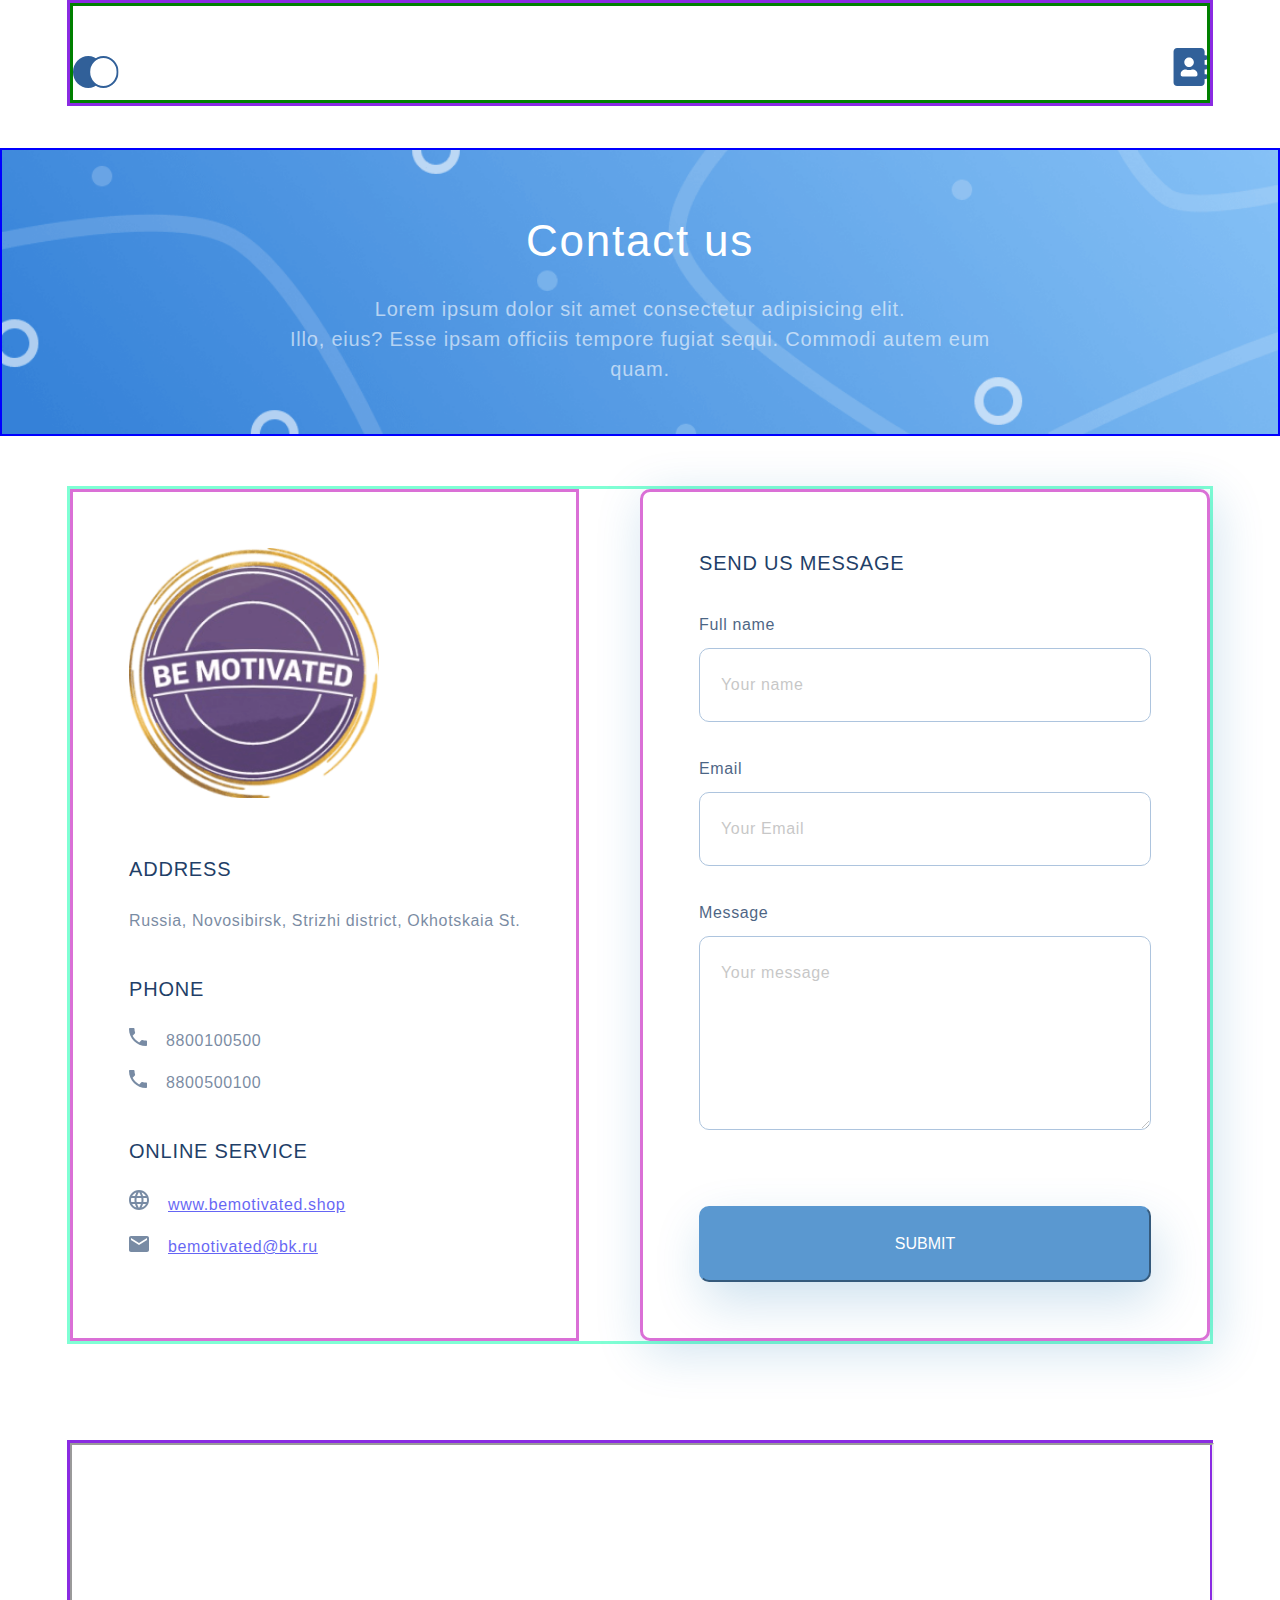
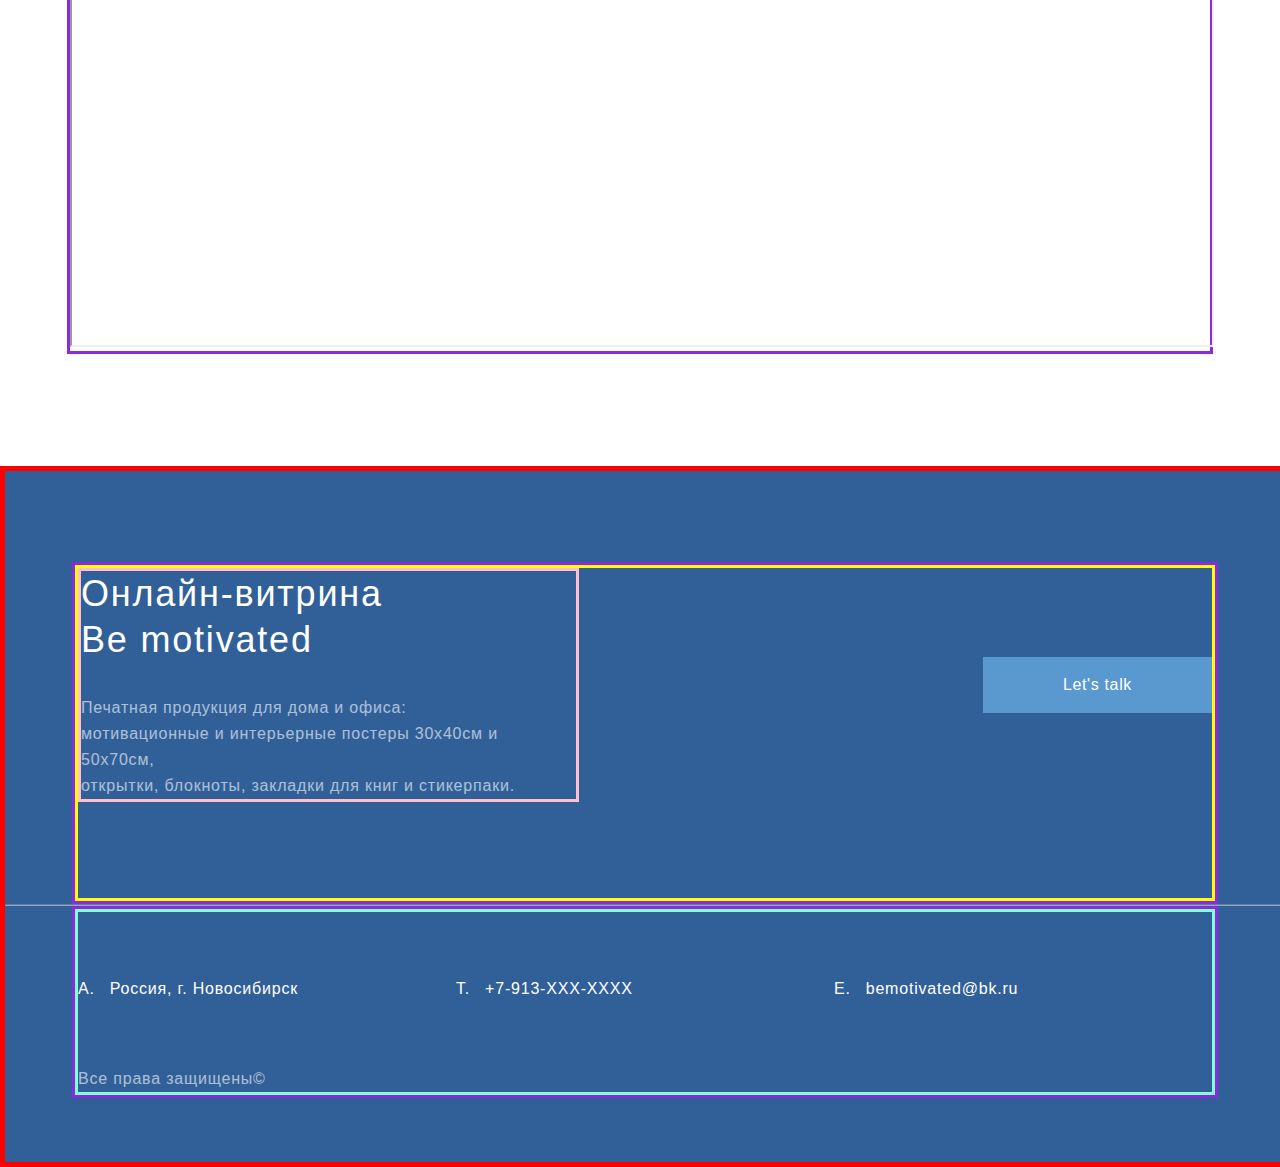
==== contacts.html @ 521d8b22 "add all files" ====
<!DOCTYPE html>
<html lang="en">

<head>
    <meta charset="UTF-8">
    <meta http-equiv="X-UA-Compatible" content="IE=edge">
    <meta name="viewport" content="width=device-width, initial-scale=1.0">
    <link rel="stylesheet" href="styles.css">
    <title>Contacts</title>
</head>

<body>
    <div class="container">
        <ul class="menu">
            <li><a href="index.html"><img src="img/logo.svg" alt="main"></a></li>
            <li><a href="contacts.html"><img src="img/vec.svg" alt="contacts"></a></li>
        </ul>
    </div>
    <div class="contact_us">
        <h2 class="contact_us_heading center">Contact us</h2>
        <p class="text_cont center">Lorem ipsum dolor sit amet consectetur adipisicing elit. <br>
            Illo, eius? Esse ipsam officiis tempore fugiat sequi.
            Commodi autem eum quam.</p>
    </div>

    <div class="container contacts" action="#">
        <div class="continfo">
            <img class="logo" src="img/Logo.png" alt="Logo" width="250px">
            <h4 class="contacts_headings color">ADDRESS</ADDRESS>
            </h4>
            <p class="contform_par color">Russia, Novosibirsk, Strizhi district, Okhotskaia St.</p>

            <h4 class="contacts_headings color">PHONE</h4>
            <ul class="contform_par phone">
                <li>8800100500</li>
                <li>8800500100</li>
            </ul>

            <h4 class="contacts_headings color">ONLINE SERVICE</h4>
            <ul class="contform_par onl_srv">
                <li><a href="https://bemotivated.shop" target="_blank">www.bemotivated.shop</a>
                </li>
                <li><a href="mailto:bemotivated@bk.ru">bemotivated@bk.ru</a></li>

            </ul>
        </div>

        <div class="contform">
            <h4 class="contacts_headings color smsg_mob">SEND US MESSAGE</h4>
            <form class="form" action="#">
                <p class="contform_items color">Full name</p>
                <input class="vvod color" type="text" placeholder="Your name" size="30">
                <p class="contform_items color">Email</p>
                <input class="vvod color" type="email" placeholder="Your Email" size="30">
                <p class="contform_items color">Message</p>
                <textarea class="vvod color" rows="5" cols="30" placeholder="Your message"></textarea>
                <button class="butt" type="submit">Submit</button>
            </form>

        </div>
    </div>

    <div class="map">
        <iframe
            src="https://yandex.ru/map-widget/v1/?um=constructor%3Af87dc07f43f21b016a042941bcada481e44e51343c9f1b75e571b8847d0500b0&amp;source=constructor"
            width="100%" height="500px" frameborder="1">
        </iframe>
    </div>


    <div class="footer">
        <div class="container">
            <div class="footer_top">
                <div class="bemotivated">
                    <h3 class="allh3 footer_header">Онлайн-витрина<br> Be motivated</h3>
                    <p class="text_op text_white">Печатная продукция для дома и офиса:<br>
                        мотивационные и интерьерные постеры 30х40см и 50х70см,<br>
                        открытки, блокноты, закладки для книг и стикерпаки.</p>
                </div>
                <a class="text footer_butt" href="#">Let's talk</a>
            </div>
        </div>

        <hr>

        <div class="container">
            <div class="footer_bottom">
                <ol class="text_white spisokfoot">
                    <li class="text lifooter">Россия, г. Новосибирск</li>
                    <li class="text lifooter">+7-913-XXX-XXXX</li>
                    <li class="text lifooter">bemotivated@bk.ru</li>
                </ol>
                <div class="rights">
                    <p class="text_op text_white">Все права защищены&copy;</p>
                </div>
            </div>
        </div>
    </div>


</body>

</html>
---- styles.css ----
/*Общие свойства для разных элементов*/
* {
    margin: 0;
    padding: 0;
    font-family: 'Roboto', sans-serif;
    font-style: normal;
}

.container {
    max-width: 1140px;
    margin: 0 auto;
    border: 3px solid #8A2BE2;
}

div.map {
    max-width: 1140px;
    margin: 0 auto;
    border: 3px solid #8A2BE2;
}


.color {
    color: #1F3F68;
}

.center {
    text-align: center;
}

hr {
    opacity: 0.5;
}

/*Списки*/
.menu {
    padding-top: 42px;
    border: 3px solid green;
    list-style-type: none;
    display: flex;
    justify-content: space-between;
}

.spisokfoot {
    display: flex;
    flex-direction: row;
    justify-content: space-between;
    margin-top: 64px;
}

.lifooter:first-child::before {
    content: 'A.';
    display: block;
    margin-right: 15px;
}

.lifooter:nth-child(2)::before {
    content: 'T.';
    display: block;
    margin-right: 15px;
}

.lifooter:last-child::before {
    content: 'E.';
    display: block;
    margin-right: 15px;
}

.lifooter {
    flex-grow: 1;
    list-style-type: none;
    display: flex;
    flex-basis: 33.33%;
    margin-right: 32px;
}

.phone {
    list-style-type: none;
    margin-bottom: 0;
    padding-bottom: 0;
}

.onl_srv {
    list-style-type: none;
    margin-bottom: 0;
    padding-bottom: 0;
}

.phone li:before {
    content: url(img/phone.svg);
    display: inline-block;
    margin-right: 19px;
}

.phone li:first-child {
    margin-bottom: 16px;
}

.onl_srv li:first-child {
    margin-bottom: 16px;
}

.onl_srv li:first-child:before {
    content: url(img/www.svg);
    display: inline-block;
    margin-right: 19px;
}

.onl_srv li:last-child:before {
    content: url(img/mail.svg);
    display: inline-block;
    margin-right: 19px;
}

.contform_par:last-child {
    padding-bottom: 0px;
}

/*Параграфы и тексты*/
.text_op {
    font-weight: 400;
    font-size: 16px;
    line-height: 26px;
    letter-spacing: 0.05em;
    opacity: 0.6;
}

.text {
    font-weight: 400;
    font-size: 16px;
    line-height: 26px;
    letter-spacing: 0.05em;
}

.text_cont {
    font-size: 20px;
    line-height: 30px;
    letter-spacing: 0.04em;
    color: rgba(255, 255, 255, 0.6);
    width: 60%;
}

.mainpar {
    max-width: 425px;
    border: 1px solid blue;
}

.text_white {
    color: #FFFFFF;
}

.par_products {
    color: #222222;
    width: 75%;
    margin: 32px auto 64px;
    opacity: 1;
}

.products_text_1 {
    font-weight: 400;
    font-size: 32px;
    line-height: 46px;
    text-align: right;
    letter-spacing: 0.05em;
    color: #FFFFFF;
    position: absolute;
    top: 64px;
    right: 64px;
}

.pr_text_2-3 {
    font-size: 28px;
    line-height: 46px;
    top: 32px;
    left: 32px;
    text-align: left;
}

.contform_par {
    font-weight: 300;
    font-size: 16px;
    line-height: 26px;
    letter-spacing: 0.04em;
    color: #1F3F68;
    opacity: 0.6;
    padding-bottom: 40px;
}


/*Заголовки*/
.top_heading {
    max-width: 504px;
    font-weight: 300;
    font-size: 64px;
    line-height: 74px;
    letter-spacing: 0.04em;
    margin-bottom: 32px;
}

.contact_us_heading {
    font-weight: 500;
    font-size: 44px;
    line-height: 74px;
    letter-spacing: 0.04em;
    color: #FFFFFF;
    margin-bottom: 16px;
    margin-top: 54px;
}

.allh3 {
    font-size: 36px;
    font-weight: 300;
    line-height: 46px;
    letter-spacing: 0.05em;
    color: #000000;
}

.contacts_headings {
    font-weight: 500;
    font-size: 20px;
    line-height: 30px;
    letter-spacing: 0.04em;
    margin-bottom: 24px;
}


.contform_items {
    font-weight: 400;
    font-size: 16px;
    line-height: 30px;
    letter-spacing: 0.04em;
    opacity: 0.8;
    margin-bottom: 8px;
    margin-top: 32px;
}

.allh4 {
    font-weight: 400;
    font-size: 20px;
    line-height: 30px;
    letter-spacing: 0.05em;
}

.shopzag {
    margin-bottom: 14px;
}

.footer_header {
    width: 340px;
    font-weight: 400;
    font-size: 36px;
    line-height: 46px;
    letter-spacing: 0.05em;
    color: #FFFFFF;
    margin-bottom: 32px;
}

/*Footer*/
div.footer {
    border: 5px solid red;
    background: #316099;
    margin-top: 112px;
    padding-top: 91px;
    padding-bottom: 64px;
    width: 100%;
}

div.footer_top {
    border: 3px solid Yellow;
    padding-bottom: 96px;
    display: flex;
    flex-wrap: wrap;
    justify-content: space-between;
    align-items: center;
}

div.bemotivated {
    width: 495px;
    border: 3px solid pink;
}

div.footer_bottom {
    border: 3px solid Aquamarine;
}

div.rights {
    margin-top: 64px;
}


/*Блоки главной страницы*/
div.top {
    border: 5px solid red;
    height: fit-content;
    background: linear-gradient(0deg, #EBF3FB 8.84%, rgba(152, 195, 232, 0) 31.12%);
}

.top_content-box {
    display: flex;
    flex-direction: column;
    height: 100%;
}

div.top_info {
    border: 5px solid cyan;
    flex-grow: 1;
    padding-top: 115px;
    background-image: url(img/illustration.png);
    background-repeat: no-repeat;
    background-position: right 90px center;
    background-size: 40%;
}

div.shop {
    border: 3px solid #2b37e2;
    padding-top: 64px;
}

div.card_box {
    border: 3px solid green;
    display: flex;
    flex-direction: row;
    justify-content: space-between;
    padding-top: 64px;
    padding-bottom: 64px;
}

div.mainprod {
    width: 359px;
    border: 3px solid Magenta;
    padding: 44px 32px;
    box-sizing: border-box;
    box-shadow: 5px 20px 50px rgba(16, 112, 177, 0.2);
    border-radius: 10px;
    background: #FFFFFF;
    display: flex;
    flex-direction: column;
}

div.products {
    border: 3px solid red;
}

div.products_parent {
    display: flex;
    justify-content: space-between;
    margin-top: 32px;
}

div.products_item {
    position: relative;
    flex-grow: 1;
}

.products_item_margin {
    margin-right: 32px;
}

/*Блоки страницы Контакты*/
div.contact_us {
    border: 2px solid blue;
    background-image: url(img/Mask\ Group.png);
    background-repeat: no-repeat;
    background-size: cover;
    padding-bottom: 50px;
    margin-top: 42px;
    display: flex;
    flex-direction: column;
    align-items: center;
}

.contacts {
    border: 3px solid Aquamarine;
    display: flex;
    justify-content: space-between;
    margin-top: 50px;
    margin-bottom: 96px;
    align-items: stretch;
}

div.continfo {
    border: 3px solid Orchid;
    padding: 56px;
    box-sizing: border-box;
    display: flex;
    flex-direction: column;
}

div.contform {
    border: 3px solid Orchid;
    width: 50%;
    background: #FFFFFF;
    box-shadow: 5px 10px 50px rgba(16, 112, 177, 0.2);
    border-radius: 10px;
    padding: 56px;
    box-sizing: border-box;
}

/*Контактная форма*/
.vvod {
    border: 1px solid #356EAD;
    box-sizing: border-box;
    border-radius: 10px;
    opacity: 0.4;
    width: 100%;
    font-weight: 300;
    font-size: 16px;
    line-height: 30px;
    letter-spacing: 0.04em;
    padding-top: 21px;
    padding-left: 21px;
    padding-bottom: 21px;

}

.butt {
    background: #5A98D0;
    box-shadow: 5px 20px 50px rgba(16, 112, 177, 0.2);
    border-radius: 10px;
    font-weight: 500;
    font-size: 16px;
    line-height: 26px;
    text-align: center;
    color: #FFFFFF;
    text-transform: uppercase;
    width: 100%;
    padding: 23px;
    margin-top: 72px;
    border-color: #5A98D0;
}

/*Кнопка See our project*/
.top_butt {
    text-align: center;
    letter-spacing: 0.04em;
    color: #FFFFFF;
    background: #5A98D0;
    box-shadow: 5px 10px 20px rgba(53, 110, 173, 0.2);
    border-radius: 10px;
    padding: 15px 50px;
    text-decoration: none;
    display: inline-block;
    margin-top: 71px;
    margin-bottom: 190px;
}

/*Кнопка Let's Talk*/
.footer_butt {
    text-align: center;
    letter-spacing: 0.04em;
    color: #FFFFFF;
    background: #5A98D0;
    padding: 15px 80px;
    text-decoration: none;
}

/*Другие элементы*/
.card_link {
    font-family: 'Roboto';
    font-style: normal;
    font-weight: 400;
    font-size: 14px;
    line-height: 30px;
    letter-spacing: 0.05em;
    color: #5A98D0;
    text-decoration: none;
}

.card_img {
    align-self: center;
    margin-bottom: 48px;
}

.logo {
    margin-bottom: 56px;
}

.products_image {
    width: 100%;
}

/*Медиазапросы*/
@media (max-width: 1024px) {
    .container {
        padding-left: 32px;
        padding-right: 32px;
    }

    div.map {
        padding: 0;
        margin: 0;
    }

    div.top_info {
        background-position: right 16px bottom 87px;
    }

    .menu {
        padding-top: 36px;
    }

    div.card_box {
        flex-direction: column;
        align-items: center;
    }

    div.mainprod {
        margin-bottom: 32px;
    }

    div.bemotivated {
        width: 336px;
        box-sizing: border-box;
    }

    div.footer {
        margin-top: 109px;
        padding-top: 47px;
    }

    div.footer_top {
        padding-left: 92px;
        padding-right: 92px;
    }

    div.footer_bottom {
        padding-left: 92px;
        padding-right: 92px;
    }

    .footer_butt {
        width: 133px;
        height: 32px;
        padding: 3px 0px 10px;
        box-sizing: border-box;
    }

    .spisokfoot {
        flex-direction: column;
    }

    .lifooter:first-child {
        margin-bottom: 25px;
    }

    .lifooter:last-child {
        margin-top: 25px;
    }

    .contacts {
        flex-direction: column;
        align-items: center;
    }

    div.contform {
        width: 75%;
    }

    div.continfo {
        width: 60%;
    }
}

@media (max-width: 667px) {

    .container {
        padding-left: 16px;
        padding-right: 16px;
    }

    div.top {
        height: fit-content;
    }

    .menu {
        padding-top: 24px;
    }

    .top_heading {
        width: 100%;
        font-size: 32px;
        line-height: 38px;
        text-align: center;
        margin-bottom: 12px;
    }

    div.top_info {
        display: flex;
        flex-direction: column;
        align-items: center;
        padding-top: 36px;
        background-image: none;
        height: fit-content;
    }

    .mainpar {
        width: 100%;
        text-align: center;
    }

    .top_butt {
        font-size: 12px;
        padding: 0 8px;
        margin-top: 32px;
        margin-bottom: 41px;
    }

    .allh3 {
        font-size: 24px;
        line-height: 28px;
    }

    div.shop {
        padding-top: 48px;
    }

    div.card_box {
        padding-top: 32px;
    }

    div.mainprod {
        width: 100%;
    }

    .par_products {
        width: 100%;
    }

    .products_text_1 {
        font-size: 16px;
        line-height: 19px;
        top: 16px;
        right: 16px;
    }

    .pr_text_2-3 {
        font-size: 16px;
        line-height: 19px;
        top: 16px;
        right: 16px;
    }

    div.products_parent {
        flex-direction: column;
        margin-top: 16px;
    }

    .products_item_margin {
        margin-right: 0;
        margin-bottom: 16px;
    }

    div.footer {
        margin-top: 64px;
        padding-top: 18px;
        padding-bottom: 32px;
    }

    div.footer_top {
        padding-bottom: 40px;
        flex-direction: column;
    }

    div.bemotivated {
        width: 100%;
        text-align: center;
        margin-bottom: 40px;
    }

    .footer_header {
        width: 100%;
        font-size: 24px;
        line-height: 28px;
    }

    .footer_butt {
        width: 106px;
        height: 31px;
        padding: 0;
        box-sizing: border-box;
    }

    div.footer_top {
        padding-left: 0px;
        padding-right: 0px;
    }

    div.footer_bottom {
        padding-left: 0px;
        padding-right: 0px;
    }

    .spisokfoot {
        margin-top: 32px;
        flex-direction: column;
    }

    .lifooter {
        line-height: 19px;
    }

    .lifooter:first-child {
        margin-bottom: 17px;
    }

    .lifooter:last-child {
        margin-top: 17px;
    }

    div.rights {
        margin-top: 32px;
        text-align: center;
    }

    div.contform {
        width: 100%;
        padding: 36px;
    }

    div.continfo {
        width: 100%;
        padding: 36px;
    }

    .contform_items {
        font-size: 14px;
        margin-top: 20px;
    }

    .smsg_mob {
        font-size: 16px;
    }

    .contact_us_heading {
        font-size: 24px;
        line-height: 28px;
        margin-bottom: 32px;
    }

    .text_cont {
        font-size: 16px;
        width: 80%;
    }
}
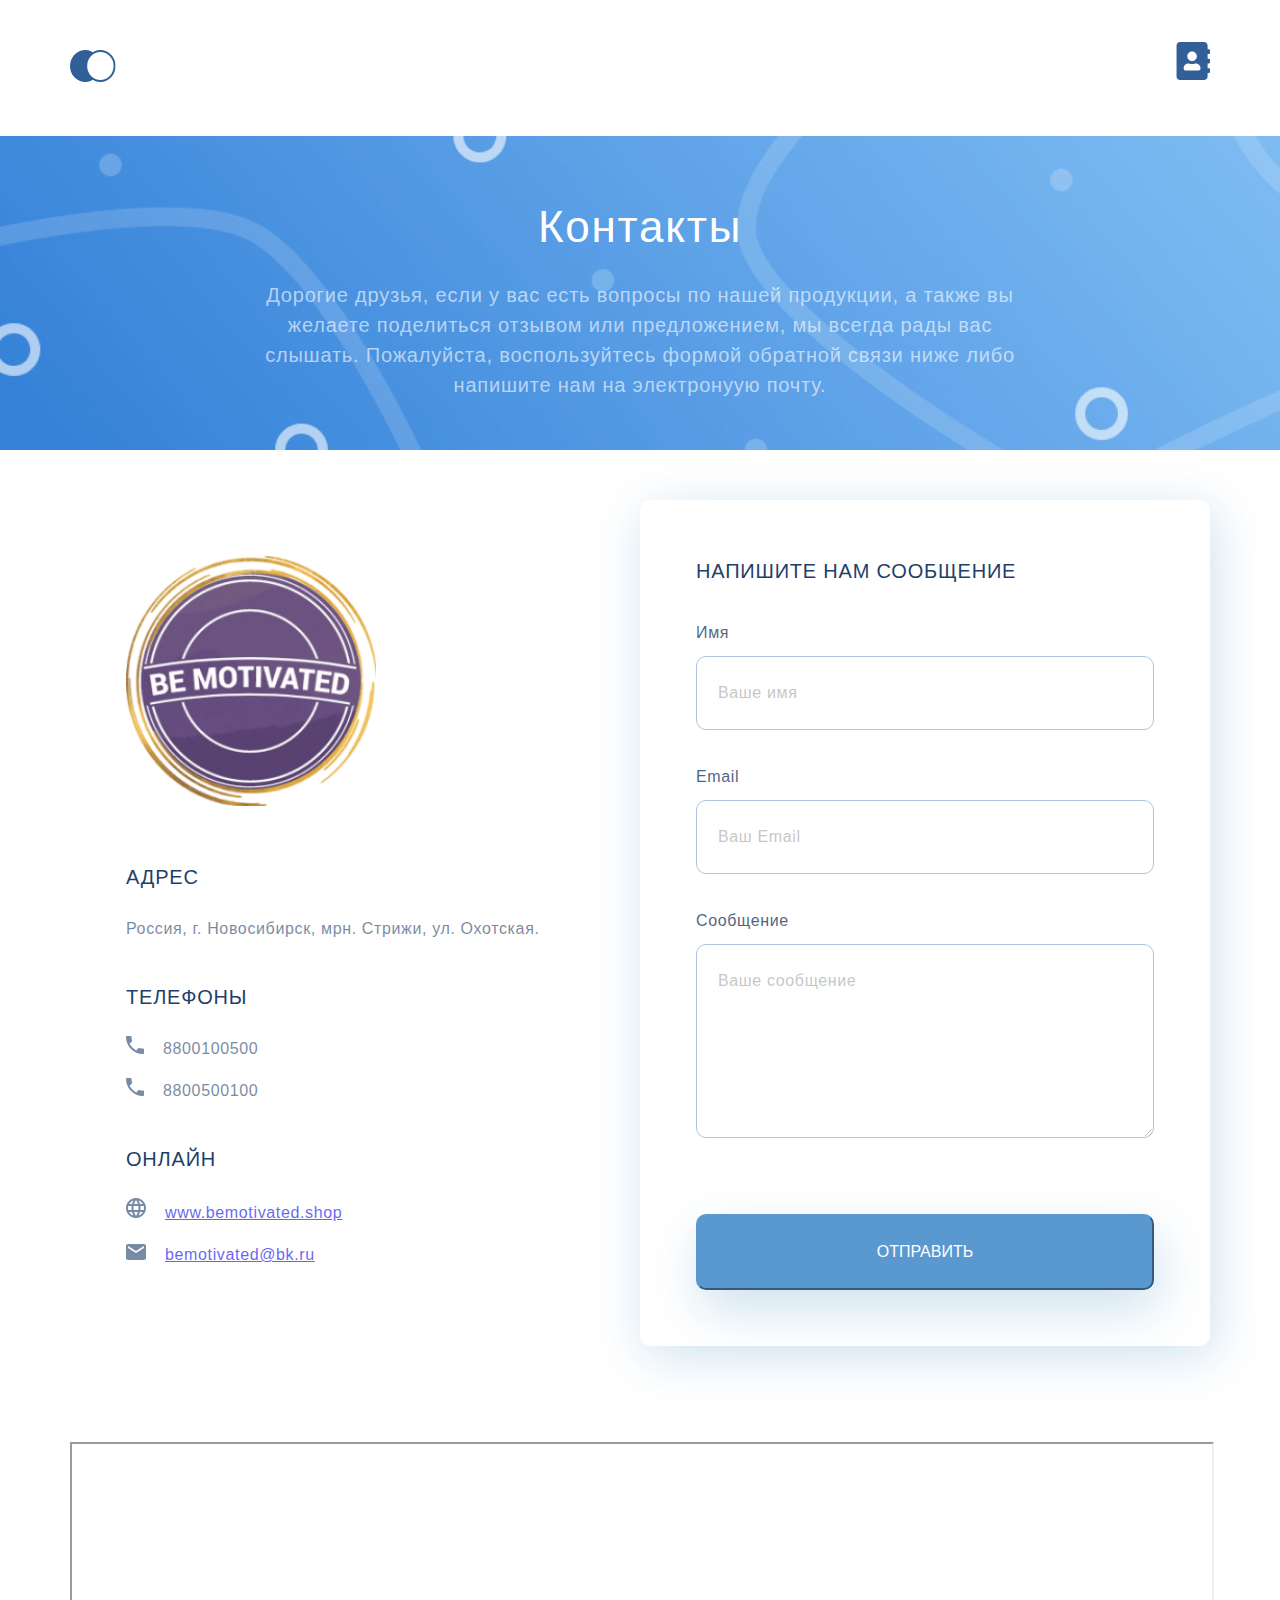
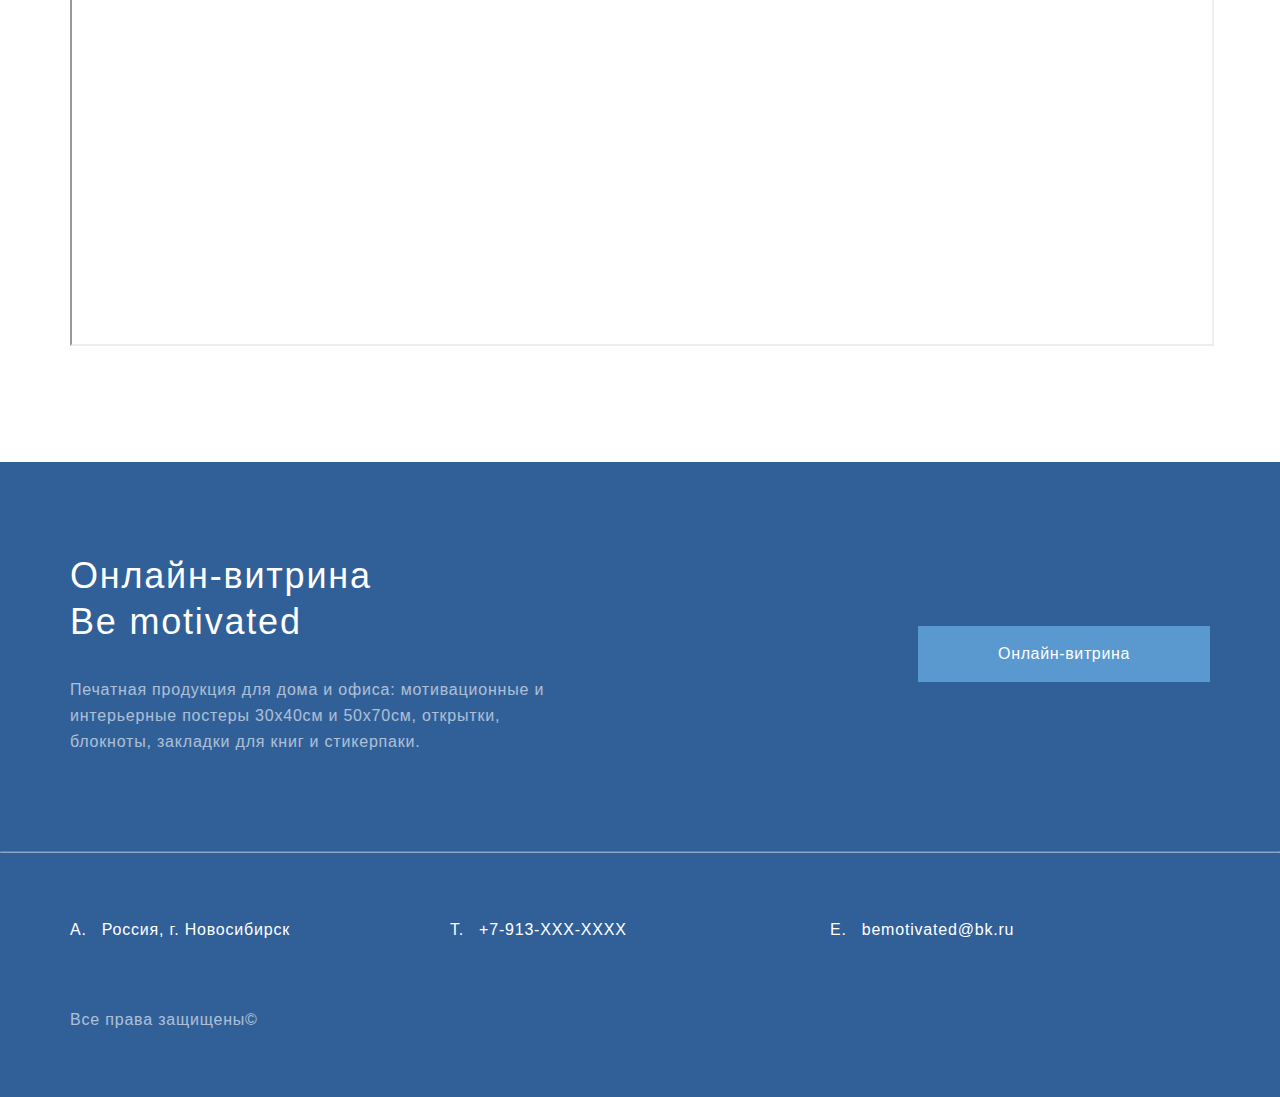
==== commit bd84f9f5: "Images changed, video added" ====
--- a/contacts.html
+++ b/contacts.html
@@ -1,5 +1,5 @@
 <!DOCTYPE html>
-<html lang="en">
+<html lang="ru">
 
 <head>
     <meta charset="UTF-8">
@@ -17,26 +17,26 @@
         </ul>
     </div>
     <div class="contact_us">
-        <h2 class="contact_us_heading center">Contact us</h2>
-        <p class="text_cont center">Lorem ipsum dolor sit amet consectetur adipisicing elit. <br>
-            Illo, eius? Esse ipsam officiis tempore fugiat sequi.
-            Commodi autem eum quam.</p>
+        <h2 class="contact_us_heading center">Контакты</h2>
+        <p class="text_cont center">Дорогие друзья, если у вас есть вопросы по нашей продукции, а также вы желаете
+            поделиться отзывом или предложением, мы всегда рады вас слышать. Пожалуйста, воспользуйтесь формой обратной
+            связи ниже либо напишите нам на электронуую почту. </p>
     </div>
 
     <div class="container contacts" action="#">
         <div class="continfo">
             <img class="logo" src="img/Logo.png" alt="Logo" width="250px">
-            <h4 class="contacts_headings color">ADDRESS</ADDRESS>
+            <h4 class="contacts_headings color">АДРЕС</ADDRESS>
             </h4>
-            <p class="contform_par color">Russia, Novosibirsk, Strizhi district, Okhotskaia St.</p>
+            <p class="contform_par color">Россия, г. Новосибирск, мрн. Стрижи, ул. Охотская.</p>
 
-            <h4 class="contacts_headings color">PHONE</h4>
+            <h4 class="contacts_headings color">ТЕЛЕФОНЫ</h4>
             <ul class="contform_par phone">
                 <li>8800100500</li>
                 <li>8800500100</li>
             </ul>
 
-            <h4 class="contacts_headings color">ONLINE SERVICE</h4>
+            <h4 class="contacts_headings color">ОНЛАЙН</h4>
             <ul class="contform_par onl_srv">
                 <li><a href="https://bemotivated.shop" target="_blank">www.bemotivated.shop</a>
                 </li>
@@ -46,15 +46,15 @@
         </div>
 
         <div class="contform">
-            <h4 class="contacts_headings color smsg_mob">SEND US MESSAGE</h4>
+            <h4 class="contacts_headings color smsg_mob">НАПИШИТЕ НАМ СООБЩЕНИЕ</h4>
             <form class="form" action="#">
-                <p class="contform_items color">Full name</p>
-                <input class="vvod color" type="text" placeholder="Your name" size="30">
+                <p class="contform_items color">Имя</p>
+                <input class="vvod color" type="text" placeholder="Ваше имя" size="30">
                 <p class="contform_items color">Email</p>
-                <input class="vvod color" type="email" placeholder="Your Email" size="30">
-                <p class="contform_items color">Message</p>
-                <textarea class="vvod color" rows="5" cols="30" placeholder="Your message"></textarea>
-                <button class="butt" type="submit">Submit</button>
+                <input class="vvod color" type="email" placeholder="Ваш Email" size="30">
+                <p class="contform_items color">Сообщение</p>
+                <textarea class="vvod color" rows="5" cols="30" placeholder="Ваше сообщение"></textarea>
+                <button class="butt" type="submit">Отправить</button>
             </form>
 
         </div>
@@ -73,11 +73,11 @@
             <div class="footer_top">
                 <div class="bemotivated">
                     <h3 class="allh3 footer_header">Онлайн-витрина<br> Be motivated</h3>
-                    <p class="text_op text_white">Печатная продукция для дома и офиса:<br>
-                        мотивационные и интерьерные постеры 30х40см и 50х70см,<br>
+                    <p class="text_op text_white">Печатная продукция для дома и офиса:
+                        мотивационные и интерьерные постеры 30х40см и 50х70см,
                         открытки, блокноты, закладки для книг и стикерпаки.</p>
                 </div>
-                <a class="text footer_butt" href="#">Let's talk</a>
+                <a class="text footer_butt" href="#">Онлайн-витрина</a>
             </div>
         </div>
 
--- a/styles.css
+++ b/styles.css
@@ -9,15 +9,12 @@
 .container {
     max-width: 1140px;
     margin: 0 auto;
-    border: 3px solid #8A2BE2;
 }
 
 div.map {
     max-width: 1140px;
     margin: 0 auto;
-    border: 3px solid #8A2BE2;
-}
-
+}
 
 .color {
     color: #1F3F68;
@@ -34,7 +31,6 @@
 /*Списки*/
 .menu {
     padding-top: 42px;
-    border: 3px solid green;
     list-style-type: none;
     display: flex;
     justify-content: space-between;
@@ -141,7 +137,6 @@
 
 .mainpar {
     max-width: 425px;
-    border: 1px solid blue;
 }
 
 .text_white {
@@ -161,9 +156,14 @@
     line-height: 46px;
     text-align: right;
     letter-spacing: 0.05em;
-    color: #FFFFFF;
+    color: #123E52;
+    background-color: white;
+    opacity: 0.8;
+    padding: 5px 10px;
+    width: fit-content;
+    border-radius: 10px;
     position: absolute;
-    top: 64px;
+    top: 32px;
     right: 64px;
 }
 
@@ -256,7 +256,6 @@
 
 /*Footer*/
 div.footer {
-    border: 5px solid red;
     background: #316099;
     margin-top: 112px;
     padding-top: 91px;
@@ -265,7 +264,6 @@
 }
 
 div.footer_top {
-    border: 3px solid Yellow;
     padding-bottom: 96px;
     display: flex;
     flex-wrap: wrap;
@@ -274,13 +272,10 @@
 }
 
 div.bemotivated {
-    width: 495px;
-    border: 3px solid pink;
-}
-
-div.footer_bottom {
-    border: 3px solid Aquamarine;
-}
+    max-width: 495px;
+}
+
+div.footer_bottom {}
 
 div.rights {
     margin-top: 64px;
@@ -289,34 +284,32 @@
 
 /*Блоки главной страницы*/
 div.top {
-    border: 5px solid red;
     height: fit-content;
     background: linear-gradient(0deg, #EBF3FB 8.84%, rgba(152, 195, 232, 0) 31.12%);
+    display: flex;
+    padding-top: 115px;
+    align-items: stretch;
 }
 
 .top_content-box {
     display: flex;
     flex-direction: column;
+    width: 40%;
     height: 100%;
 }
 
 div.top_info {
-    border: 5px solid cyan;
-    flex-grow: 1;
-    padding-top: 115px;
-    background-image: url(img/illustration.png);
-    background-repeat: no-repeat;
-    background-position: right 90px center;
-    background-size: 40%;
+    display: flex;
+    justify-content: center;
+    width: 60%;
+    align-items: center;
 }
 
 div.shop {
-    border: 3px solid #2b37e2;
     padding-top: 64px;
 }
 
 div.card_box {
-    border: 3px solid green;
     display: flex;
     flex-direction: row;
     justify-content: space-between;
@@ -326,7 +319,6 @@
 
 div.mainprod {
     width: 359px;
-    border: 3px solid Magenta;
     padding: 44px 32px;
     box-sizing: border-box;
     box-shadow: 5px 20px 50px rgba(16, 112, 177, 0.2);
@@ -336,9 +328,7 @@
     flex-direction: column;
 }
 
-div.products {
-    border: 3px solid red;
-}
+div.products {}
 
 div.products_parent {
     display: flex;
@@ -357,7 +347,6 @@
 
 /*Блоки страницы Контакты*/
 div.contact_us {
-    border: 2px solid blue;
     background-image: url(img/Mask\ Group.png);
     background-repeat: no-repeat;
     background-size: cover;
@@ -369,7 +358,6 @@
 }
 
 .contacts {
-    border: 3px solid Aquamarine;
     display: flex;
     justify-content: space-between;
     margin-top: 50px;
@@ -378,7 +366,6 @@
 }
 
 div.continfo {
-    border: 3px solid Orchid;
     padding: 56px;
     box-sizing: border-box;
     display: flex;
@@ -386,7 +373,6 @@
 }
 
 div.contform {
-    border: 3px solid Orchid;
     width: 50%;
     background: #FFFFFF;
     box-shadow: 5px 10px 50px rgba(16, 112, 177, 0.2);
@@ -441,6 +427,7 @@
     display: inline-block;
     margin-top: 71px;
     margin-bottom: 190px;
+    width: fit-content;
 }
 
 /*Кнопка Let's Talk*/
@@ -451,6 +438,7 @@
     background: #5A98D0;
     padding: 15px 80px;
     text-decoration: none;
+    width: fit-content;
 }
 
 /*Другие элементы*/
@@ -476,6 +464,15 @@
 
 .products_image {
     width: 100%;
+    border-radius: 10px;
+}
+
+.video {
+    width: 625px;
+    height: 354px;
+    margin-left: 10px;
+    margin-right: 10px;
+    box-sizing: border-box;
 }
 
 /*Медиазапросы*/
@@ -490,12 +487,34 @@
         margin: 0;
     }
 
-    div.top_info {
-        background-position: right 16px bottom 87px;
+    .video {
+        width: 625px;
+        height: 354px;
+        margin-left: 0px;
+        margin-bottom: 145px;
     }
 
     .menu {
         padding-top: 36px;
+    }
+
+    div.top {
+        padding-top: 120px;
+        flex-direction: column;
+    }
+
+    div.top_content-box {
+        width: 100%;
+    }
+
+    div.top_info {
+        width: 100%;
+        justify-content: flex-start;
+        align-items: flex-start;
+    }
+
+    .top_butt {
+        margin-bottom: 87px;
     }
 
     div.card_box {
@@ -528,9 +547,8 @@
     }
 
     .footer_butt {
-        width: 133px;
-        height: 32px;
-        padding: 3px 0px 10px;
+        width: fit-content;
+        padding: 5px 15px;
         box-sizing: border-box;
     }
 
@@ -569,6 +587,7 @@
 
     div.top {
         height: fit-content;
+        padding-top: 32px;
     }
 
     .menu {
@@ -583,13 +602,13 @@
         margin-bottom: 12px;
     }
 
+    div.top_content-box {
+        width: 100%;
+        align-items: center;
+    }
+
     div.top_info {
-        display: flex;
-        flex-direction: column;
-        align-items: center;
-        padding-top: 36px;
-        background-image: none;
-        height: fit-content;
+        display: none;
     }
 
     .mainpar {
@@ -599,6 +618,7 @@
 
     .top_butt {
         font-size: 12px;
+        line-height: 26px;
         padding: 0 8px;
         margin-top: 32px;
         margin-bottom: 41px;
@@ -673,10 +693,7 @@
     }
 
     .footer_butt {
-        width: 106px;
-        height: 31px;
-        padding: 0;
-        box-sizing: border-box;
+        padding: 3px 10px;
     }
 
     div.footer_top {
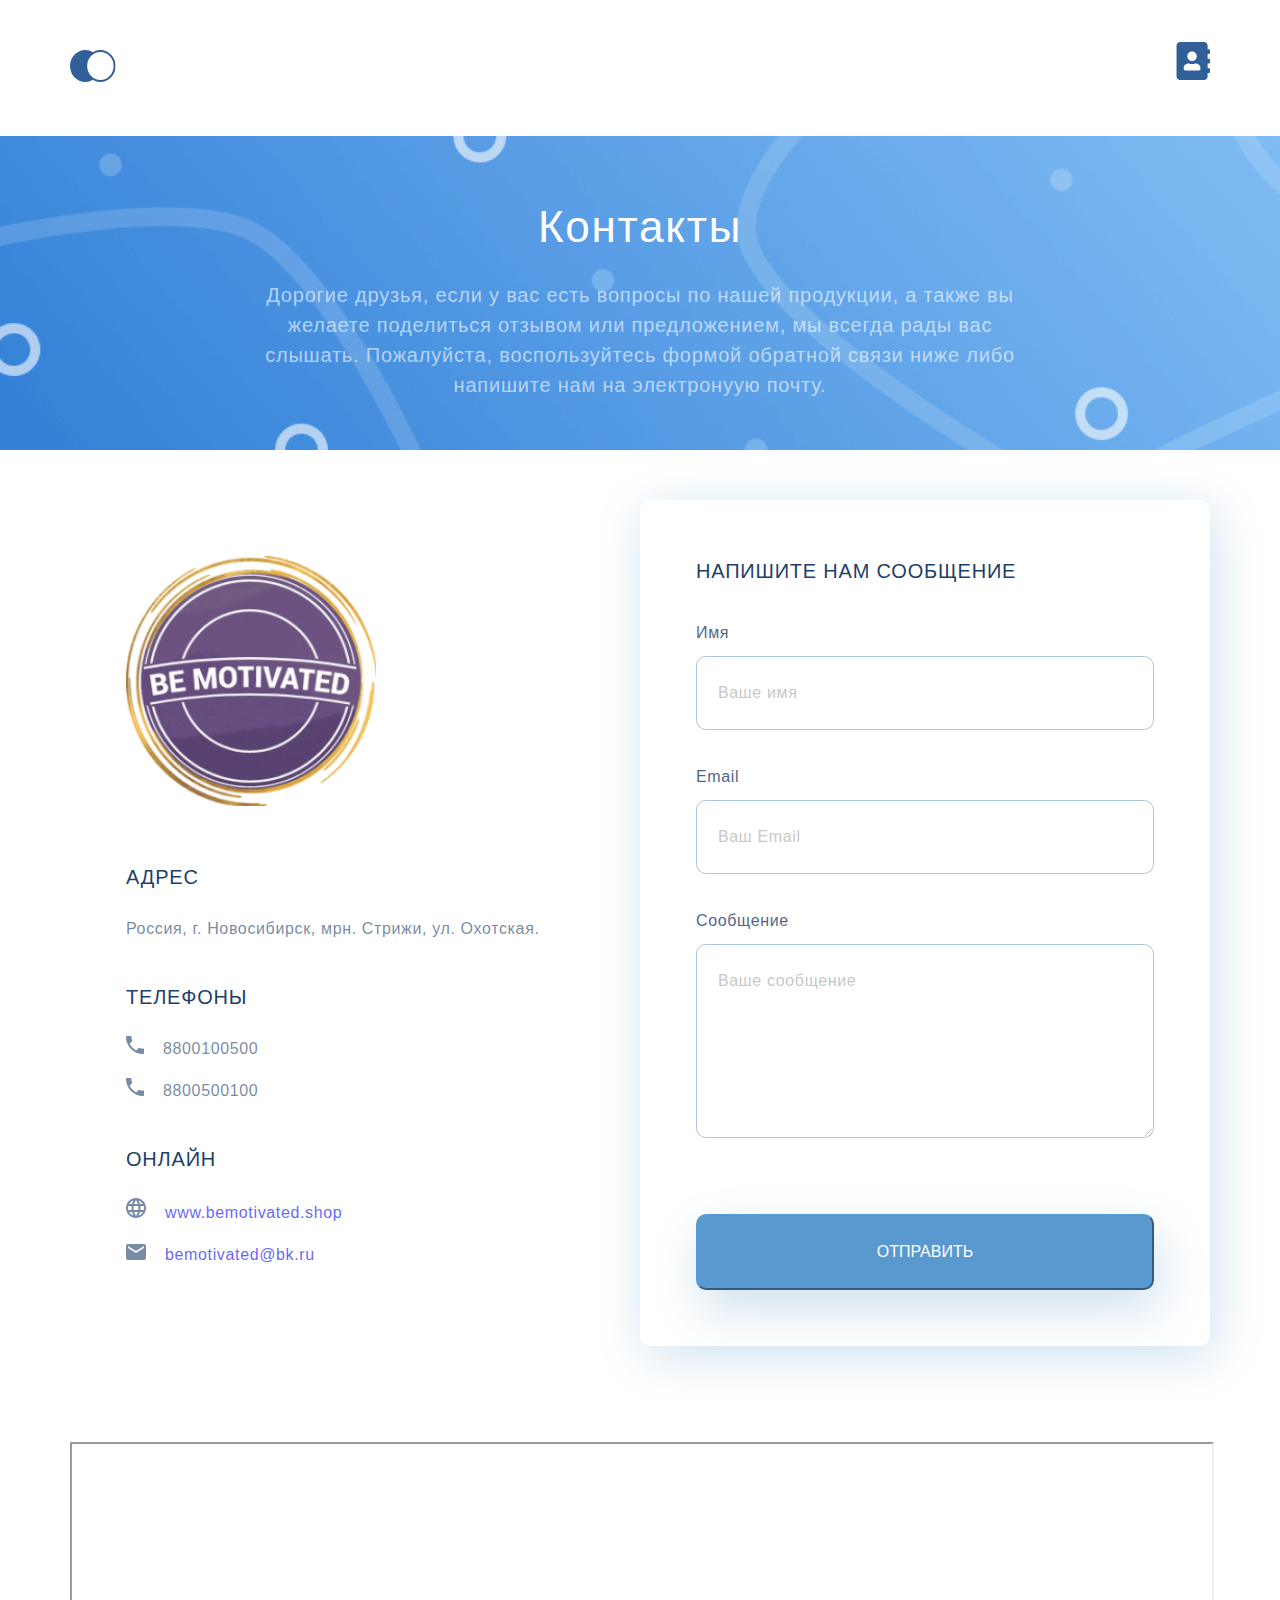
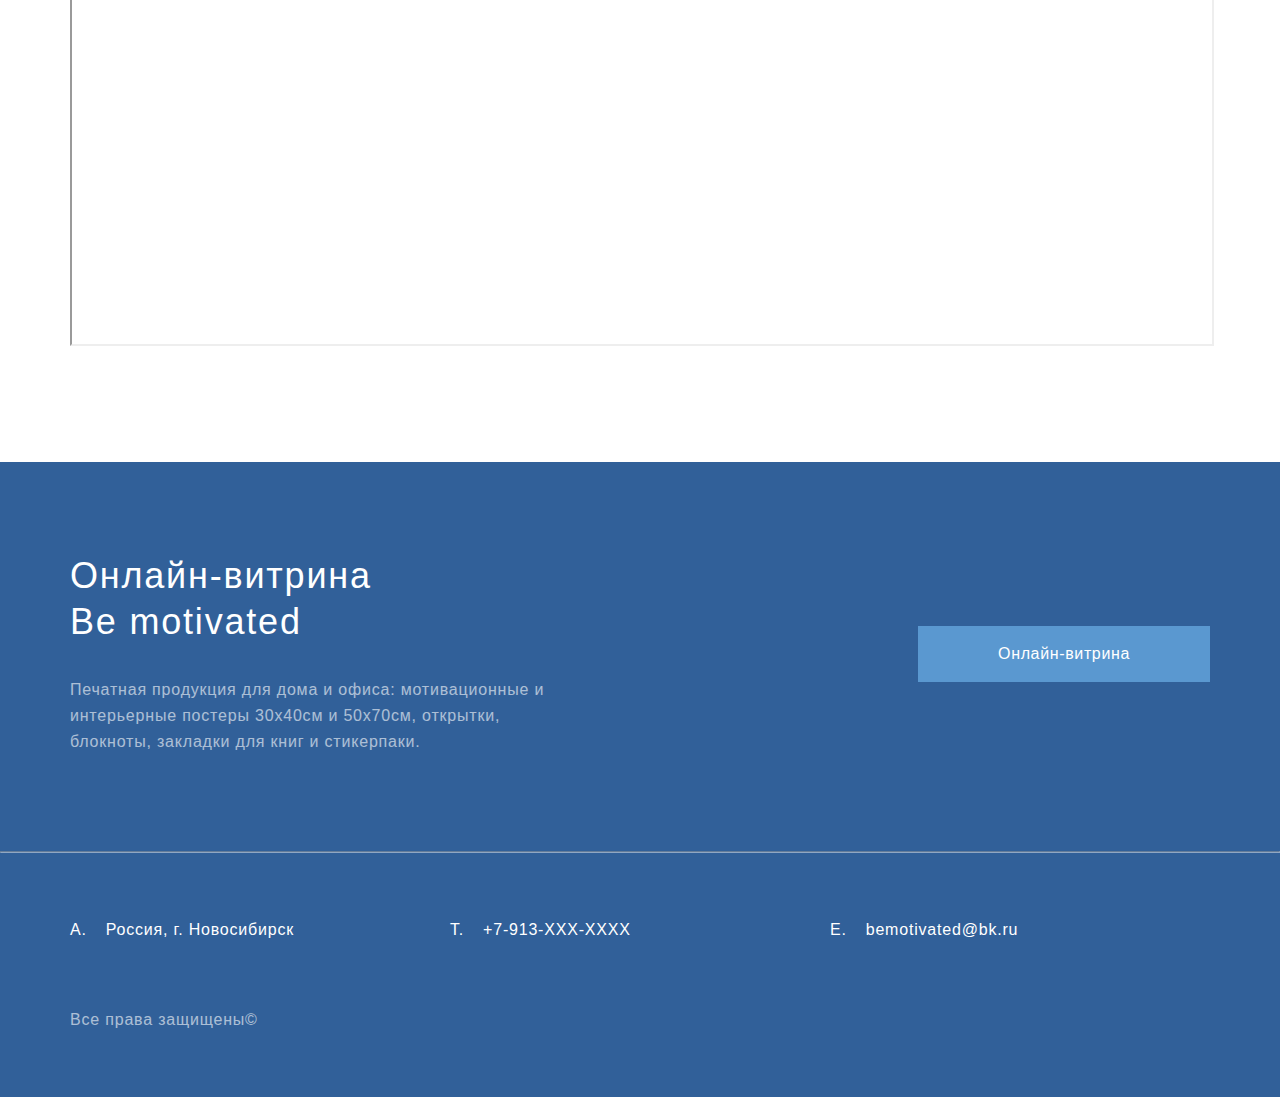
==== commit de4456d4: "files updated" ====
--- a/contacts.html
+++ b/contacts.html
@@ -38,9 +38,9 @@
 
             <h4 class="contacts_headings color">ОНЛАЙН</h4>
             <ul class="contform_par onl_srv">
-                <li><a href="https://bemotivated.shop" target="_blank">www.bemotivated.shop</a>
+                <li><a class="cont" href="https://bemotivated.shop" target="_blank">www.bemotivated.shop</a>
                 </li>
-                <li><a href="mailto:bemotivated@bk.ru">bemotivated@bk.ru</a></li>
+                <li><a class="cont" href="mailto:bemotivated@bk.ru">bemotivated@bk.ru</a></li>
 
             </ul>
         </div>
--- a/styles.css
+++ b/styles.css
@@ -46,19 +46,19 @@
 .lifooter:first-child::before {
     content: 'A.';
     display: block;
-    margin-right: 15px;
+    margin-right: 19px;
 }
 
 .lifooter:nth-child(2)::before {
     content: 'T.';
     display: block;
-    margin-right: 15px;
+    margin-right: 19px;
 }
 
 .lifooter:last-child::before {
     content: 'E.';
     display: block;
-    margin-right: 15px;
+    margin-right: 19px;
 }
 
 .lifooter {
@@ -266,7 +266,6 @@
 div.footer_top {
     padding-bottom: 96px;
     display: flex;
-    flex-wrap: wrap;
     justify-content: space-between;
     align-items: center;
 }
@@ -283,9 +282,12 @@
 
 
 /*Блоки главной страницы*/
+div.top_main {
+    background: linear-gradient(0deg, #EBF3FB 8.84%, rgba(152, 195, 232, 0) 31.12%);
+}
+
 div.top {
     height: fit-content;
-    background: linear-gradient(0deg, #EBF3FB 8.84%, rgba(152, 195, 232, 0) 31.12%);
     display: flex;
     padding-top: 115px;
     align-items: stretch;
@@ -318,7 +320,7 @@
 }
 
 div.mainprod {
-    width: 359px;
+    max-width: 359px;
     padding: 44px 32px;
     box-sizing: border-box;
     box-shadow: 5px 20px 50px rgba(16, 112, 177, 0.2);
@@ -425,7 +427,7 @@
     padding: 15px 50px;
     text-decoration: none;
     display: inline-block;
-    margin-top: 71px;
+    margin-top: 72px;
     margin-bottom: 190px;
     width: fit-content;
 }
@@ -443,14 +445,13 @@
 
 /*Другие элементы*/
 .card_link {
-    font-family: 'Roboto';
-    font-style: normal;
     font-weight: 400;
     font-size: 14px;
     line-height: 30px;
     letter-spacing: 0.05em;
     color: #5A98D0;
     text-decoration: none;
+    padding-top: 28px;
 }
 
 .card_img {
@@ -475,6 +476,10 @@
     box-sizing: border-box;
 }
 
+.cont {
+    text-decoration: none;
+}
+
 /*Медиазапросы*/
 @media (max-width: 1024px) {
     .container {
@@ -495,7 +500,7 @@
     }
 
     .menu {
-        padding-top: 36px;
+        padding-top: 55px;
     }
 
     div.top {
@@ -523,11 +528,17 @@
     }
 
     div.mainprod {
+        max-width: 276px;
+        padding: 42px 30px;
         margin-bottom: 32px;
     }
 
+    .card_link {
+        padding-top: 25px;
+    }
+
     div.bemotivated {
-        width: 336px;
+        max-width: 336px;
         box-sizing: border-box;
     }
 
@@ -539,6 +550,7 @@
     div.footer_top {
         padding-left: 92px;
         padding-right: 92px;
+        padding-bottom: 64px;
     }
 
     div.footer_bottom {
@@ -550,6 +562,7 @@
         width: fit-content;
         padding: 5px 15px;
         box-sizing: border-box;
+        margin-left: 51px;
     }
 
     .spisokfoot {
@@ -587,7 +600,7 @@
 
     div.top {
         height: fit-content;
-        padding-top: 32px;
+        padding-top: 33px;
     }
 
     .menu {
@@ -595,7 +608,7 @@
     }
 
     .top_heading {
-        width: 100%;
+        max-width: 343px;
         font-size: 32px;
         line-height: 38px;
         text-align: center;
@@ -612,7 +625,7 @@
     }
 
     .mainpar {
-        width: 100%;
+        max-width: 343px;
         text-align: center;
     }
 
